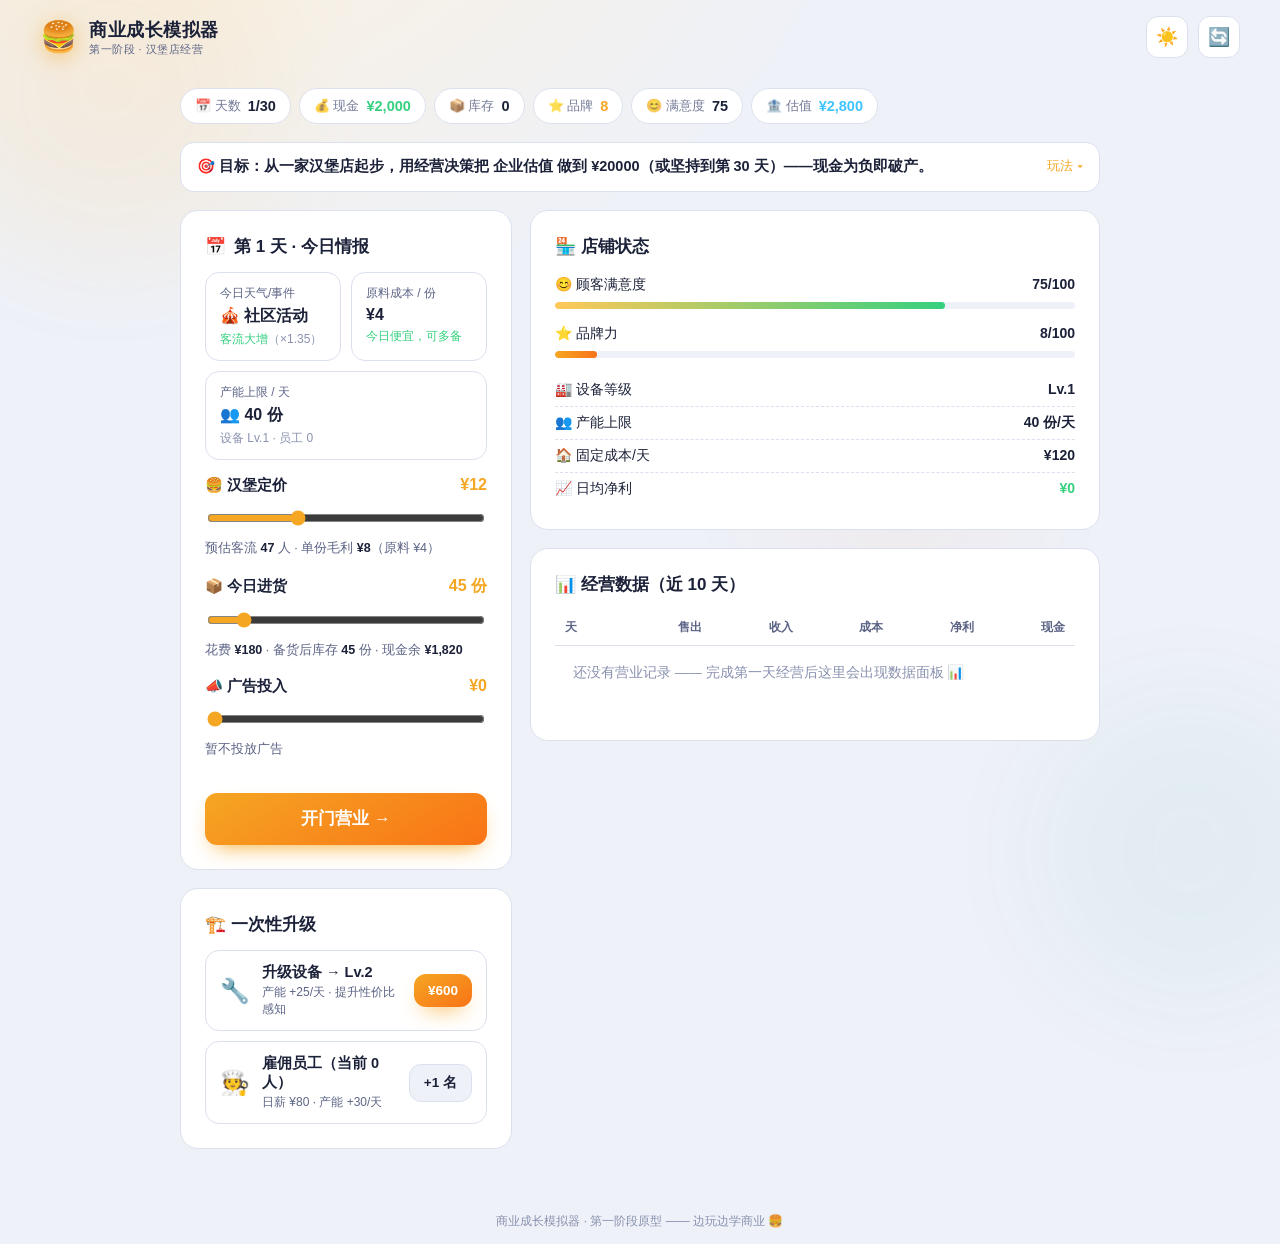
==== business-sim.html @ f7ddbad9 "feat: 商业成长模拟器 第一阶段可玩原型（汉堡店经营） 单文件、零依赖的经营模拟游戏，实现设计文档中第一阶段的核心闭环： - 决策：定价 / 进货 / 广告 / 升级设备 / 雇佣员工 - 反馈：" ====
<!DOCTYPE html>
<html lang="zh-CN">
<head>
<meta charset="UTF-8" />
<meta name="viewport" content="width=device-width, initial-scale=1.0" />
<meta name="theme-color" content="#0f1220" />
<title>商业成长模拟器 · 第一阶段：汉堡店</title>
<meta name="description" content="从一家汉堡店起步，用定价、进货、广告与升级决策，在真实的现金流与顾客反馈中经营成长 —— 商业成长模拟器 第一阶段原型。" />
<script>
  /* 首帧前应用主题，避免闪烁 */
  try {
    var _t = localStorage.getItem("bgs_theme");
    _t = _t ? JSON.parse(_t) : (window.matchMedia && matchMedia("(prefers-color-scheme: light)").matches ? "light" : "dark");
    document.documentElement.setAttribute("data-theme", _t);
  } catch (e) { document.documentElement.setAttribute("data-theme", "dark"); }
</script>
<style>
:root{
  --bg:#0f1220; --bg-soft:#161a2e; --panel:#1b2038; --panel-2:#222847; --line:#2c3355;
  --text:#eef1ff; --muted:#9aa3c7; --muted-2:#6f78a0;
  --accent:#f5a623; --accent-2:#f97316;      /* 商业金 → 橙 */
  --good:#35d07f; --bad:#ff5d6c; --warn:#ffc857; --blue:#40c4ff;
  --ring:rgba(255,255,255,.14); --overlay-bg:rgba(15,18,32,.82);
  --radius:18px; --radius-sm:12px; --shadow:0 18px 45px rgba(0,0,0,.45);
  --ease:cubic-bezier(.22,.61,.36,1);
}
:root[data-theme="light"]{
  --bg:#eef1f8; --bg-soft:#ffffff; --panel:#ffffff; --panel-2:#eef1f8; --line:#dbe0ee;
  --text:#1b2138; --muted:#5c6486; --muted-2:#8991af;
  --ring:rgba(20,26,54,.16); --shadow:0 18px 45px rgba(38,50,90,.16); --overlay-bg:rgba(20,26,54,.55);
}
*{box-sizing:border-box}
html,body{margin:0;padding:0;min-height:100%}
body{
  font-family:"PingFang SC","Microsoft YaHei","Noto Sans SC",-apple-system,BlinkMacSystemFont,"Segoe UI",Roboto,sans-serif;
  background:radial-gradient(1200px 800px at 15% -10%,#2a1f10 0%,var(--bg) 55%),
             radial-gradient(900px 700px at 110% 10%,#1b2233 0%,transparent 60%),var(--bg);
  color:var(--text); min-height:100vh; display:flex; flex-direction:column;
  -webkit-tap-highlight-color:transparent; overflow-x:hidden;
}
:root[data-theme="light"] body{
  background:radial-gradient(1200px 800px at 15% -10%,#fbf1df 0%,var(--bg) 55%),
             radial-gradient(900px 700px at 110% 10%,#eaf0ff 0%,transparent 60%),var(--bg);
}
.bg-orbs{position:fixed;inset:0;z-index:0;pointer-events:none;filter:blur(60px);opacity:.5}
:root[data-theme="light"] .bg-orbs{opacity:.22}
.orb{position:absolute;border-radius:50%}
.orb-1{width:340px;height:340px;top:-80px;left:-60px;background:#f5a623;opacity:.30}
.orb-2{width:300px;height:300px;bottom:-100px;right:-60px;background:#17a877;opacity:.24}
.orb-3{width:260px;height:260px;top:40%;left:60%;background:#f97316;opacity:.20}

/* 头部 */
.app-header{position:relative;z-index:2;display:flex;align-items:center;justify-content:space-between;padding:16px clamp(16px,4vw,40px);gap:12px}
.brand{display:flex;align-items:center;gap:12px}
.brand-logo{font-size:30px;line-height:1;filter:drop-shadow(0 4px 10px rgba(245,166,35,.5))}
.brand-text{display:flex;flex-direction:column}
.brand-text strong{font-size:18px;letter-spacing:.5px}
.brand-text small{color:var(--muted);font-size:11px;letter-spacing:.5px}
.header-actions{display:flex;gap:10px}
.icon-btn{background:var(--panel);border:1px solid var(--line);color:var(--text);width:42px;height:42px;border-radius:12px;font-size:18px;cursor:pointer;transition:transform .15s var(--ease),background .2s}
.icon-btn:hover{background:var(--panel-2);transform:translateY(-1px)}
.icon-btn:active{transform:translateY(0) scale(.96)}

.app-main{position:relative;z-index:1;flex:1;width:100%;max-width:1000px;margin:0 auto;padding:8px clamp(16px,4vw,40px) 32px}
.app-footer{position:relative;z-index:1;text-align:center;color:var(--muted-2);font-size:12px;padding:14px}

/* 顶部状态药丸 */
.stat-pills{display:flex;gap:8px;flex-wrap:wrap;margin:6px 0 18px}
.pill{background:var(--panel);border:1px solid var(--line);border-radius:999px;padding:8px 14px;font-size:13px;color:var(--muted);display:inline-flex;align-items:center;gap:7px;white-space:nowrap}
.pill b{color:var(--text);font-variant-numeric:tabular-nums;font-size:14.5px}
.pill.money b{color:var(--good)} .pill.brand b{color:var(--accent)} .pill.val b{color:var(--blue)}
.pill .lbl{opacity:.85}

.panel{background:linear-gradient(160deg,var(--panel) 0%,var(--bg-soft) 100%);border:1px solid var(--line);border-radius:var(--radius);padding:clamp(16px,3vw,24px);margin-bottom:18px}
.panel h3{margin:0 0 14px;font-size:17px;display:flex;align-items:center;gap:8px}
.grid2{display:grid;grid-template-columns:1fr 1fr;gap:18px}
@media(max-width:760px){.grid2{grid-template-columns:1fr}}

/* 说明折叠 */
.howto{margin:0 0 18px;border:1px solid var(--line);border-radius:14px;background:var(--bg-soft)}
.howto>summary{list-style:none;cursor:pointer;padding:13px 16px;display:flex;align-items:center;gap:12px}
.howto>summary::-webkit-details-marker{display:none}
.howto-goal{flex:1;color:var(--text);font-weight:600;font-size:14.5px;line-height:1.5}
.howto-more{color:var(--accent);font-size:12.5px;white-space:nowrap}
.howto-more::after{content:"▾";margin-left:4px}
.howto[open] .howto-more::after{content:"▴"}
.howto-body{padding:2px 16px 15px;color:var(--muted);font-size:13.5px;line-height:1.75}
.howto-body b{color:var(--text)}
.howto-body ul{margin:8px 0;padding-left:20px}

/* 情报卡 */
.intel{display:flex;flex-wrap:wrap;gap:10px;margin-bottom:16px}
.intel-item{flex:1;min-width:130px;background:var(--bg-soft);border:1px solid var(--line);border-radius:14px;padding:12px 14px}
.intel-item .k{color:var(--muted);font-size:12px;margin-bottom:4px}
.intel-item .v{font-size:16px;font-weight:700;font-variant-numeric:tabular-nums;display:flex;align-items:center;gap:6px}

/* 决策控件 */
.ctrl{margin-bottom:18px}
.ctrl:last-child{margin-bottom:0}
.ctrl-head{display:flex;justify-content:space-between;align-items:baseline;margin-bottom:8px}
.ctrl-head .name{font-weight:600;font-size:14.5px}
.ctrl-head .hintx{color:var(--muted);font-size:12px}
.ctrl-val{color:var(--accent);font-weight:800;font-variant-numeric:tabular-nums;font-size:16px}
.stepper{display:flex;align-items:center;gap:10px}
.stepper input[type=range]{flex:1;accent-color:var(--accent);height:26px}
.stepbtns{display:flex;gap:6px}
.mini{width:40px;height:40px;border-radius:11px;border:1px solid var(--line);background:var(--panel-2);color:var(--text);font-size:20px;font-weight:700;cursor:pointer;line-height:1;display:grid;place-items:center;transition:transform .12s,background .2s}
.mini:hover{background:var(--panel);transform:translateY(-1px)}
.mini:active{transform:scale(.94)}
.mini:disabled{opacity:.4;cursor:not-allowed}
.subnote{color:var(--muted);font-size:12.5px;margin-top:6px;line-height:1.5}
.subnote b{color:var(--text)}

/* 升级项 */
.upgrades{display:flex;flex-direction:column;gap:10px}
.upg{display:flex;align-items:center;gap:12px;background:var(--bg-soft);border:1px solid var(--line);border-radius:14px;padding:12px 14px}
.upg .ico{font-size:24px}
.upg .info{flex:1}
.upg .info b{font-size:14.5px}
.upg .info div{color:var(--muted);font-size:12px;margin-top:2px}

.btn{border:none;border-radius:12px;padding:12px 20px;cursor:pointer;font-size:15px;font-weight:700;color:#fff;background:linear-gradient(150deg,var(--accent) 0%,var(--accent-2) 100%);box-shadow:0 10px 22px -10px var(--accent);transition:transform .15s var(--ease),filter .2s,opacity .2s}
.btn:hover{filter:brightness(1.08);transform:translateY(-1px)}
.btn:active{transform:translateY(0) scale(.98)}
.btn:disabled{opacity:.45;cursor:not-allowed;filter:none;transform:none}
.btn.ghost{background:var(--panel-2);box-shadow:none;color:var(--text);border:1px solid var(--line)}
.btn.sm{padding:9px 14px;font-size:13.5px}
.btn.block{width:100%;padding:15px;font-size:16.5px}

/* 数据表 */
.table-wrap{overflow-x:auto}
table{width:100%;border-collapse:collapse;font-size:13.5px;min-width:520px}
th,td{padding:9px 10px;text-align:right;border-bottom:1px solid var(--line);font-variant-numeric:tabular-nums;white-space:nowrap}
th{color:var(--muted);font-weight:600;font-size:12px}
th:first-child,td:first-child{text-align:left}
tbody tr:last-child td{border-bottom:none}
.pos{color:var(--good)} .neg{color:var(--bad)}
.empty{color:var(--muted-2);text-align:center;padding:18px}

/* 结算行 */
.pl-row{display:flex;justify-content:space-between;padding:7px 0;border-bottom:1px dashed var(--line);font-size:14px}
.pl-row:last-child{border-bottom:none}
.pl-row .amt{font-variant-numeric:tabular-nums;font-weight:600}
.pl-total{margin-top:8px;padding-top:10px;border-top:2px solid var(--line);font-size:16px;font-weight:800}

/* 遮罩 */
.overlay{position:fixed;inset:0;background:var(--overlay-bg);backdrop-filter:blur(4px);z-index:60;display:grid;place-items:center;padding:20px;animation:fade .25s var(--ease)}
@keyframes fade{from{opacity:0}to{opacity:1}}
.modal{width:100%;max-width:460px;background:linear-gradient(160deg,var(--panel) 0%,var(--bg-soft) 100%);border:1px solid var(--line);border-radius:var(--radius);padding:24px;box-shadow:var(--shadow);animation:pop .3s var(--ease)}
@keyframes pop{from{transform:translateY(14px) scale(.97);opacity:0}to{transform:none;opacity:1}}
.modal h2{margin:0 0 4px;font-size:22px;text-align:center}
.modal .day-badge{text-align:center;color:var(--muted);font-size:13px;margin-bottom:16px}
.metric-chips{display:flex;gap:8px;flex-wrap:wrap;justify-content:center;margin:14px 0 4px}
.chip{background:var(--bg-soft);border:1px solid var(--line);border-radius:999px;padding:6px 12px;font-size:12.5px;color:var(--muted)}
.chip b{font-variant-numeric:tabular-nums}
.result-emoji{font-size:50px;text-align:center;margin-bottom:4px}
.big-num{font-size:40px;font-weight:800;text-align:center;font-variant-numeric:tabular-nums}
.event-banner{background:var(--bg-soft);border:1px solid var(--line);border-left:4px solid var(--accent);border-radius:10px;padding:10px 14px;font-size:13.5px;color:var(--muted);margin-bottom:14px}
.event-banner b{color:var(--text)}

.toast{position:fixed;left:50%;bottom:34px;transform:translateX(-50%) translateY(20px);background:var(--panel-2);border:1px solid var(--line);color:var(--text);padding:12px 20px;border-radius:12px;font-size:14px;z-index:80;opacity:0;pointer-events:none;transition:opacity .3s,transform .3s;box-shadow:var(--shadow)}
.toast.show{opacity:1;transform:translateX(-50%) translateY(0)}

.center{text-align:center}
.mt{margin-top:16px}
.row{display:flex;gap:10px;flex-wrap:wrap;align-items:center}
.row.center{justify-content:center}
.tiny{color:var(--muted-2);font-size:12px}
.bar{height:7px;background:var(--panel-2);border-radius:999px;overflow:hidden;margin-top:6px}
.bar>i{display:block;height:100%;border-radius:999px;transition:width .4s var(--ease)}
</style>
</head>
<body>
<div class="bg-orbs" aria-hidden="true"><span class="orb orb-1"></span><span class="orb orb-2"></span><span class="orb orb-3"></span></div>

<header class="app-header">
  <div class="brand">
    <span class="brand-logo">🍔</span>
    <span class="brand-text"><strong>商业成长模拟器</strong><small>第一阶段 · 汉堡店经营</small></span>
  </div>
  <div class="header-actions">
    <button class="icon-btn" id="btn-theme" title="切换主题">🌙</button>
    <button class="icon-btn" id="btn-restart" title="重新开始">🔄</button>
  </div>
</header>

<main class="app-main">
  <div class="stat-pills" id="pills"></div>

  <details class="howto">
    <summary>
      <span class="howto-goal">🎯 目标：从一家汉堡店起步，用经营决策把 <b>企业估值</b> 做到 <b>¥20000</b>（或坚持到第 30 天）——现金为负即破产。</span>
      <span class="howto-more">玩法</span>
    </summary>
    <div class="howto-body">
      每天开门前，你会拿到一份<b>今日情报</b>（天气客流、原料价格），据此做四类决策：
      <ul>
        <li><b>定价</b>：价格越高毛利越大，但客流会下降、满意度受"性价比"影响。</li>
        <li><b>进货</b>：备货不足会售罄流失顾客；备货过多会产生<b>损耗</b>（库存周转的代价）。</li>
        <li><b>广告</b>：提升当日客流并长期积累<b>品牌</b>，但要算得过投入产出。</li>
        <li><b>升级/雇人</b>：提高<b>产能</b>上限；产能不足会因排队流失顾客并拉低满意度。</li>
      </ul>
      点「开门营业」后结算当天损益，<b>满意度</b>与<b>品牌</b>会随服务质量涨跌，进而影响明天的客流。
      系统不直接给答案——从每天的数据里找原因、优化策略，正是商业思维的训练。
    </div>
  </details>

  <div class="grid2">
    <!-- 决策区 -->
    <div>
      <div class="panel">
        <h3>📅 <span id="day-title">第 1 天 · 今日情报</span></h3>
        <div class="intel" id="intel"></div>

        <div class="ctrl">
          <div class="ctrl-head"><span class="name">🍔 汉堡定价</span><span class="ctrl-val" id="price-val">¥12</span></div>
          <div class="stepper">
            <input type="range" id="price" min="6" max="25" step="1" value="12" />
          </div>
          <div class="subnote" id="price-note"></div>
        </div>

        <div class="ctrl">
          <div class="ctrl-head"><span class="name">📦 今日进货</span><span class="ctrl-val" id="buy-val">0 份</span></div>
          <div class="stepper">
            <input type="range" id="buy" min="0" max="200" step="5" value="0" />
          </div>
          <div class="subnote" id="buy-note"></div>
        </div>

        <div class="ctrl">
          <div class="ctrl-head"><span class="name">📣 广告投入</span><span class="ctrl-val" id="ad-val">¥0</span></div>
          <div class="stepper">
            <input type="range" id="ad" min="0" max="600" step="25" value="0" />
          </div>
          <div class="subnote" id="ad-note"></div>
        </div>

        <button class="btn block mt" id="btn-open">开门营业 →</button>
      </div>

      <div class="panel">
        <h3>🏗️ 一次性升级</h3>
        <div class="upgrades" id="upgrades"></div>
      </div>
    </div>

    <!-- 状态 + 数据区 -->
    <div>
      <div class="panel">
        <h3>🏪 店铺状态</h3>
        <div id="status-body"></div>
      </div>

      <div class="panel">
        <h3>📊 经营数据（近 10 天）</h3>
        <div class="table-wrap">
          <table id="ledger">
            <thead><tr><th>天</th><th>售出</th><th>收入</th><th>成本</th><th>净利</th><th>现金</th></tr></thead>
            <tbody></tbody>
          </table>
        </div>
        <div class="subnote mt" id="ledger-note"></div>
      </div>
    </div>
  </div>
</main>

<footer class="app-footer">商业成长模拟器 · 第一阶段原型 —— 边玩边学商业 🍔</footer>

<div class="toast" id="toast"></div>

<script>
"use strict";
/* ============================================================
   商业成长模拟器 · 第一阶段：汉堡店
   纯前端、零依赖的经营模拟。核心是"决策 → 反馈 → 复盘"闭环。
   ============================================================ */

const $ = (s)=>document.querySelector(s);
const clamp=(v,a,b)=>Math.max(a,Math.min(b,v));
const yuan=(n)=>"¥"+Math.round(n).toLocaleString("zh-CN");
const rnd=(a,b)=>a+Math.random()*(b-a);
const pick=(arr)=>arr[Math.floor(Math.random()*arr.length)];

/* ---------- 常量（可平衡性调参） ---------- */
const START = { cash:2000, brand:8, satis:75, price:12, invent:0, equip:1, staff:0 };
const RENT = 120;            // 每日房租
const WAGE = 80;             // 每名员工日薪
const BASE_CAP = 40;         // 自营基础产能
const CAP_PER_EQUIP = 25;    // 每级设备增加产能
const CAP_PER_STAFF = 30;    // 每名员工增加产能
const SPOIL_RATE = 0.15;     // 隔夜库存损耗率
const WIN_VAL = 20000;       // 估值达标
const MAX_DAY = 30;          // 天数上限

const WEATHERS = [
  {name:"晴天",   icon:"☀️", f:1.30},
  {name:"多云",   icon:"⛅", f:1.05},
  {name:"阴天",   icon:"☁️", f:0.92},
  {name:"小雨",   icon:"🌧️", f:0.75},
  {name:"大雨",   icon:"⛈️", f:0.60},
];
const FESTIVALS = [
  {name:"周末人潮", icon:"🎉", f:1.45},
  {name:"社区活动", icon:"🎪", f:1.35},
  {name:"节日促销季", icon:"🎊", f:1.55},
];

/* ---------- 存档（最佳成绩） ---------- */
const BEST_KEY="bgs_best";
function loadBest(){ try{return JSON.parse(localStorage.getItem(BEST_KEY))||{val:0,day:0};}catch(e){return {val:0,day:0};} }
function saveBest(b){ try{localStorage.setItem(BEST_KEY,JSON.stringify(b));}catch(e){} }

/* ---------- 游戏状态 ---------- */
let S, todayEvent, over;

function newGame(){
  S = {
    day:1, cash:START.cash, brand:START.brand, satis:START.satis,
    invent:START.invent, equip:START.equip, staff:START.staff,
    ingCost:5, ledger:[], profitSum:0, profitDays:0
  };
  over=false;
  rollEvent();
  // 合理的默认进货建议：预估客流
  const est=estimateDemand(START.price,0);
  $("#buy").value = Math.min(200, Math.round(est/5)*5);
  $("#price").value = START.price;
  $("#ad").value = 0;
  renderAll();
}

/* 每天开门前生成情报：天气 + 原料价 */
function rollEvent(){
  // 10% 概率有节日/活动，否则普通天气
  const isFest = Math.random()<0.18;
  const w = isFest ? pick(FESTIVALS) : pick(WEATHERS);
  S.ingCost = Math.round(clamp(5+rnd(-1.5,2.2),3,8));
  todayEvent = { ...w, fest:isFest };
}

/* ---------- 客流模型 ---------- */
function refPrice(){ return 10 + (S.equip-1)*1.5 + (S.satis-70)*0.05; }
function capacity(){ return BASE_CAP + (S.equip-1)*CAP_PER_EQUIP + S.staff*CAP_PER_STAFF; }

function estimateDemand(price, ad){
  const base = 30 + S.brand*1.2;
  const priceFactor = clamp(1.9 - price/refPrice(), 0.12, 1.6);
  const satisFactor = 0.6 + S.satis/125;
  const adFactor = 1 + Math.sqrt(ad)/25;
  const evFactor = todayEvent ? todayEvent.f : 1;
  return Math.max(0, Math.round(base*priceFactor*satisFactor*adFactor*evFactor));
}

/* ---------- 估值 ---------- */
function valuation(){
  const avgProfit = S.profitDays? S.profitSum/S.profitDays : 0;
  return Math.max(0, Math.round(Math.max(0,S.cash) + S.brand*100 + Math.max(0,avgProfit)*30));
}

/* ============================================================
   核心：结算一天
   ============================================================ */
function runDay(){
  const price=+$("#price").value, buy=+$("#buy").value, ad=+$("#ad").value;
  const buyCost = buy*S.ingCost;
  const spend = buyCost + ad;
  if(spend > S.cash){ toast("现金不够支付进货 + 广告 😵"); return; }

  // 采购与投入先扣现金
  S.cash -= buyCost;
  S.invent += buy;

  const demand = estimateDemand(price, ad);
  const cap = capacity();
  const servable = Math.min(demand, cap);           // 产能能接待的人数
  const sales = Math.min(servable, S.invent);       // 再受库存限制
  const lostCap = Math.max(0, demand-cap);          // 产能不足流失
  const lostStock = Math.max(0, servable-S.invent); // 售罄流失

  const revenue = sales*price;
  const cogs = sales*S.ingCost;
  const wages = S.staff*WAGE;
  const rent = RENT;
  // 广告已计入 spend，但现金在这里统一结算：先把广告扣掉
  S.cash -= ad;

  // 隔夜库存损耗
  let leftover = S.invent - sales;
  const spoil = Math.round(leftover*SPOIL_RATE);
  const spoilCost = spoil*S.ingCost;
  S.invent = leftover - spoil;

  const profit = revenue - cogs - wages - rent - ad - spoilCost;
  S.cash += revenue - wages - rent;   // COGS 已在进货时付；损耗是沉没库存不再退钱

  // 满意度：满足率 + 价格公平
  const fulfill = demand>0 ? sales/demand : 1;
  let satDelta = (fulfill-0.85)*22;
  const fair = (refPrice()*1.25 - price)/refPrice()*6;
  satDelta += fair;
  satDelta = clamp(satDelta,-14,10);
  const satBefore=S.satis;
  S.satis = clamp(S.satis + satDelta*0.6, 0, 100);

  // 品牌：广告 + 满意度 - 自然衰减
  const brandBefore=S.brand;
  let brandDelta = Math.sqrt(ad)/14 + (S.satis-70)*0.03 - 0.5;
  S.brand = clamp(S.brand + brandDelta, 0, 100);

  // 记账
  S.profitSum += profit; S.profitDays++;
  S.ledger.push({ day:S.day, sales, revenue, cost:cogs+wages+rent+ad+spoilCost, profit, cash:S.cash });

  const result = {
    price, ad, demand, cap, sales, lostCap, lostStock,
    revenue, cogs, wages, rent, spoil, spoilCost, profit,
    satDelta:S.satis-satBefore, brandDelta:S.brand-brandBefore,
    invent:S.invent
  };

  // 判定
  if(S.cash < 0){ over="bust"; }
  else if(valuation() >= WIN_VAL){ over="win"; }
  else if(S.day >= MAX_DAY){ over="end"; }

  showDayResult(result);

  if(!over){
    S.day++;
    rollEvent();
    // 帮玩家把进货默认成预估客流，减少重复操作
    const est=estimateDemand(price,0);
    $("#buy").value = clamp(Math.round(est/5)*5,0,200);
    $("#ad").value = ad;
  }
  renderAll();
}

/* ============================================================
   渲染
   ============================================================ */
function renderAll(){
  renderPills(); renderIntel(); renderControls(); renderUpgrades(); renderStatus(); renderLedger();
  $("#day-title").textContent = `第 ${S.day} 天 · 今日情报`;
}

function renderPills(){
  const v=valuation();
  $("#pills").innerHTML = `
    <span class="pill"><span class="lbl">📅 天数</span><b>${S.day}/${MAX_DAY}</b></span>
    <span class="pill money"><span class="lbl">💰 现金</span><b>${yuan(S.cash)}</b></span>
    <span class="pill"><span class="lbl">📦 库存</span><b>${S.invent}</b></span>
    <span class="pill brand"><span class="lbl">⭐ 品牌</span><b>${S.brand.toFixed(0)}</b></span>
    <span class="pill"><span class="lbl">😊 满意度</span><b>${S.satis.toFixed(0)}</b></span>
    <span class="pill val"><span class="lbl">🏦 估值</span><b>${yuan(v)}</b></span>`;
}

function renderIntel(){
  const e=todayEvent;
  const trend = e.fest ? '<span style="color:var(--good)">客流大增</span>'
    : e.f>=1.05 ? '<span style="color:var(--good)">客流偏旺</span>'
    : e.f<0.9 ? '<span style="color:var(--bad)">客流偏淡</span>' : '客流一般';
  const cheap = S.ingCost<=4, dear = S.ingCost>=7;
  $("#intel").innerHTML = `
    <div class="intel-item"><div class="k">今日天气/事件</div><div class="v">${e.icon} ${e.name}</div><div class="tiny" style="margin-top:4px">${trend}（×${e.f.toFixed(2)}）</div></div>
    <div class="intel-item"><div class="k">原料成本 / 份</div><div class="v">${yuan(S.ingCost)}</div><div class="tiny" style="margin-top:4px">${cheap?'<span style="color:var(--good)">今日便宜，可多备</span>':dear?'<span style="color:var(--bad)">今日偏贵，谨慎</span>':'价格正常'}</div></div>
    <div class="intel-item"><div class="k">产能上限 / 天</div><div class="v">👥 ${capacity()} 份</div><div class="tiny" style="margin-top:4px">设备 Lv.${S.equip} · 员工 ${S.staff}</div></div>`;
}

function renderControls(){
  const price=+$("#price").value, buy=+$("#buy").value, ad=+$("#ad").value;
  $("#price-val").textContent = yuan(price);
  $("#buy-val").textContent = buy+" 份";
  $("#ad-val").textContent = yuan(ad);

  const est = estimateDemand(price, ad);
  const grossEach = price - S.ingCost;
  $("#price-note").innerHTML = `预估客流 <b>${est}</b> 人 · 单份毛利 <b>${yuan(grossEach)}</b>（原料 ${yuan(S.ingCost)}）`;

  const buyCost=buy*S.ingCost;
  const after=S.invent+buy;
  $("#buy-note").innerHTML = `花费 <b>${yuan(buyCost)}</b> · 备货后库存 <b>${after}</b> 份 · 现金余 <b>${yuan(S.cash-buyCost-ad)}</b>`;

  const adEst = estimateDemand(price,0);
  $("#ad-note").innerHTML = ad>0
    ? `广告使客流 <b>${adEst} → ${est}</b>（+${est-adEst}），并积累品牌`
    : `暂不投放广告`;

  // 库存/现金约束下的按钮禁用
  const maxAfford = Math.floor((S.cash-ad)/Math.max(1,S.ingCost));
  $("#buy").max = Math.max(0, Math.min(400, Math.max(maxAfford, buy)));
  $("#btn-open").disabled = (buyCost+ad>S.cash);
}

function renderUpgrades(){
  const equipCost = Math.round(600*Math.pow(1.7,S.equip-1));
  const hireInfo = `日薪 ${yuan(WAGE)} · 产能 +${CAP_PER_STAFF}/天`;
  $("#upgrades").innerHTML = `
    <div class="upg">
      <span class="ico">🔧</span>
      <div class="info"><b>升级设备 → Lv.${S.equip+1}</b><div>产能 +${CAP_PER_EQUIP}/天 · 提升性价比感知</div></div>
      <button class="btn sm ${S.cash<equipCost?'ghost':''}" id="btn-equip" ${S.cash<equipCost?'disabled':''}>${yuan(equipCost)}</button>
    </div>
    <div class="upg">
      <span class="ico">🧑‍🍳</span>
      <div class="info"><b>雇佣员工（当前 ${S.staff} 人）</b><div>${hireInfo}</div></div>
      <button class="btn sm ghost" id="btn-hire">+1 名</button>
    </div>
    ${S.staff>0?`<div class="upg"><span class="ico">🚪</span><div class="info"><b>辞退员工</b><div>省下日薪，但降低产能</div></div><button class="btn sm ghost" id="btn-fire">-1 名</button></div>`:''}`;

  $("#btn-equip") && ($("#btn-equip").onclick=()=>{
    if(S.cash<equipCost) return;
    S.cash-=equipCost; S.equip++; toast(`设备升级到 Lv.${S.equip} 🔧`); renderAll();
  });
  $("#btn-hire") && ($("#btn-hire").onclick=()=>{ S.staff++; toast(`雇佣了 1 名员工，产能 +${CAP_PER_STAFF} 🧑‍🍳`); renderAll(); });
  $("#btn-fire") && ($("#btn-fire").onclick=()=>{ if(S.staff>0){S.staff--; toast("辞退 1 名员工"); renderAll();} });
}

function renderStatus(){
  const cap=capacity();
  const avgProfit = S.profitDays? S.profitSum/S.profitDays : 0;
  const barsHtml = (label,val,color)=>`
    <div class="pl-row" style="border:none;padding:4px 0 2px"><span>${label}</span><span class="amt">${val.toFixed(0)}/100</span></div>
    <div class="bar"><i style="width:${val}%;background:${color}"></i></div>`;
  $("#status-body").innerHTML = `
    ${barsHtml("😊 顾客满意度", S.satis, "linear-gradient(90deg,var(--warn),var(--good))")}
    <div style="height:12px"></div>
    ${barsHtml("⭐ 品牌力", S.brand, "linear-gradient(90deg,var(--accent),var(--accent-2))")}
    <div class="pl-row mt"><span>🏭 设备等级</span><span class="amt">Lv.${S.equip}</span></div>
    <div class="pl-row"><span>👥 产能上限</span><span class="amt">${cap} 份/天</span></div>
    <div class="pl-row"><span>🏠 固定成本/天</span><span class="amt">${yuan(RENT+S.staff*WAGE)}</span></div>
    <div class="pl-row"><span>📈 日均净利</span><span class="amt ${avgProfit>=0?'pos':'neg'}">${yuan(avgProfit)}</span></div>`;
}

function renderLedger(){
  const rows=S.ledger.slice(-10).reverse();
  const tb=$("#ledger tbody");
  if(!rows.length){ tb.innerHTML=`<tr><td colspan="6" class="empty">还没有营业记录 —— 完成第一天经营后这里会出现数据面板 📊</td></tr>`; $("#ledger-note").innerHTML=''; return; }
  tb.innerHTML = rows.map(r=>`<tr>
    <td>D${r.day}</td><td>${r.sales}</td><td>${yuan(r.revenue)}</td><td>${yuan(r.cost)}</td>
    <td class="${r.profit>=0?'pos':'neg'}">${r.profit>=0?'+':''}${yuan(r.profit)}</td><td>${yuan(r.cash)}</td></tr>`).join("");
  const totProfit=S.ledger.reduce((a,r)=>a+r.profit,0);
  const totSales=S.ledger.reduce((a,r)=>a+r.sales,0);
  $("#ledger-note").innerHTML = `累计售出 <b>${totSales}</b> 份 · 累计净利 <b class="${totProfit>=0?'pos':'neg'}">${yuan(totProfit)}</b>`;
}

/* ---------- 结算弹窗 ---------- */
function showDayResult(r){
  const line=(label,amt,cls="")=>`<div class="pl-row"><span>${label}</span><span class="amt ${cls}">${amt>=0&&!cls?'':''}${yuan(amt)}</span></div>`;
  let lost="";
  if(r.lostStock>0) lost+=`<div class="event-banner">😟 <b>${r.lostStock}</b> 位顾客因<b>售罄</b>离开——备货不足。</div>`;
  if(r.lostCap>0) lost+=`<div class="event-banner">⏳ <b>${r.lostCap}</b> 位顾客因<b>排队过久/产能不足</b>放弃——考虑升级或雇人。</div>`;

  let head, foot;
  if(over){
    const v=valuation(); const best=loadBest();
    let isBest=false;
    if(v>best.val || (over==="win"&&best.val<WIN_VAL)){ best.val=Math.max(best.val,v); best.day=Math.max(best.day,S.day); saveBest(best); isBest=true; }
    else { best.day=Math.max(best.day,S.day); saveBest(best); }
    const emoji = over==="win"?"🏆": over==="bust"?"💸":"🏁";
    const title = over==="win"?"经营成功！": over==="bust"?"资金链断裂":"30 天挑战结束";
    head=`<div class="result-emoji">${emoji}</div><h2>${title}</h2><div class="day-badge">第 ${S.day} 天 · 最终估值</div>
      <div class="big-num" style="color:var(--blue)">${yuan(v)}</div>
      ${isBest?'<div class="center" style="margin-top:8px"><span class="chip" style="border-color:var(--accent);color:var(--accent)">🎉 新纪录</span></div>':''}
      <div class="center tiny mt">历史最佳估值 ${yuan(best.val)} · 最长经营 ${best.day} 天</div>`;
    foot=`<button class="btn block mt" id="modal-restart">再来一局 🔄</button>`;
  } else {
    head=`<h2>第 ${r.price?S.day:S.day} 天 · 营业结算</h2>
      <div class="day-badge">${todayEventLabelPrev()} · 售出 ${r.sales} / 需求 ${r.demand}</div>`;
    foot=`<button class="btn block mt" id="modal-continue">继续经营 →</button>`;
  }

  const profitCls = r.profit>=0?'pos':'neg';
  const body = over && over!=="end" && over!=="win" ? "" : `
    ${lost}
    ${line("🍔 营业收入", r.revenue, "pos")}
    ${line("— 原料成本", -r.cogs, "neg")}
    ${r.wages>0?line("— 员工工资", -r.wages, "neg"):""}
    ${line("— 房租", -r.rent, "neg")}
    ${r.ad>0?line("— 广告投入", -r.ad, "neg"):""}
    ${r.spoil>0?line(`— 库存损耗（${r.spoil} 份）`, -r.spoilCost, "neg"):""}
    <div class="pl-row pl-total"><span>当日净利</span><span class="amt ${profitCls}">${r.profit>=0?'+':''}${yuan(r.profit)}</span></div>
    <div class="metric-chips">
      <span class="chip">😊 满意度 <b class="${r.satDelta>=0?'pos':'neg'}">${r.satDelta>=0?'+':''}${r.satDelta.toFixed(1)}</b></span>
      <span class="chip">⭐ 品牌 <b class="${r.brandDelta>=0?'pos':'neg'}">${r.brandDelta>=0?'+':''}${r.brandDelta.toFixed(1)}</b></span>
      <span class="chip">📦 剩余库存 <b>${r.invent}</b></span>
    </div>`;

  const ov=document.createElement("div");
  ov.className="overlay"; ov.id="overlay";
  ov.innerHTML=`<div class="modal">${head}${body}${foot}</div>`;
  document.body.appendChild(ov);
  const cont=$("#modal-continue"); if(cont) cont.onclick=()=>ov.remove();
  const rs=$("#modal-restart"); if(rs) rs.onclick=()=>{ ov.remove(); newGame(); };
  ov.addEventListener("click",(e)=>{ if(e.target===ov && $("#modal-continue")) ov.remove(); });
}
let _prevEventLabel="";
function todayEventLabelPrev(){ return _prevEventLabel; }

/* ---------- 交互绑定 ---------- */
["price","buy","ad"].forEach(id=>{ $("#"+id).addEventListener("input",renderControls); });
$("#btn-open").onclick=()=>{ _prevEventLabel=`${todayEvent.icon} ${todayEvent.name}`; runDay(); };
$("#btn-restart").onclick=()=>{ if(confirm("确定重新开始一局？当前进度会丢失。")) newGame(); };

/* 主题 */
function applyThemeIcon(){ const t=document.documentElement.getAttribute("data-theme"); $("#btn-theme").textContent = t==="light"?"☀️":"🌙"; $('meta[name=theme-color]').setAttribute("content", t==="light"?"#eef1f8":"#0f1220"); }
$("#btn-theme").onclick=()=>{ const cur=document.documentElement.getAttribute("data-theme"); const nxt=cur==="light"?"dark":"light"; document.documentElement.setAttribute("data-theme",nxt); try{localStorage.setItem("bgs_theme",JSON.stringify(nxt));}catch(e){} applyThemeIcon(); };
applyThemeIcon();

/* Toast */
let toastTimer;
function toast(msg){ const t=$("#toast"); t.textContent=msg; t.classList.add("show"); clearTimeout(toastTimer); toastTimer=setTimeout(()=>t.classList.remove("show"),1800); }

/* 启动 */
newGame();
</script>
</body>
</html>
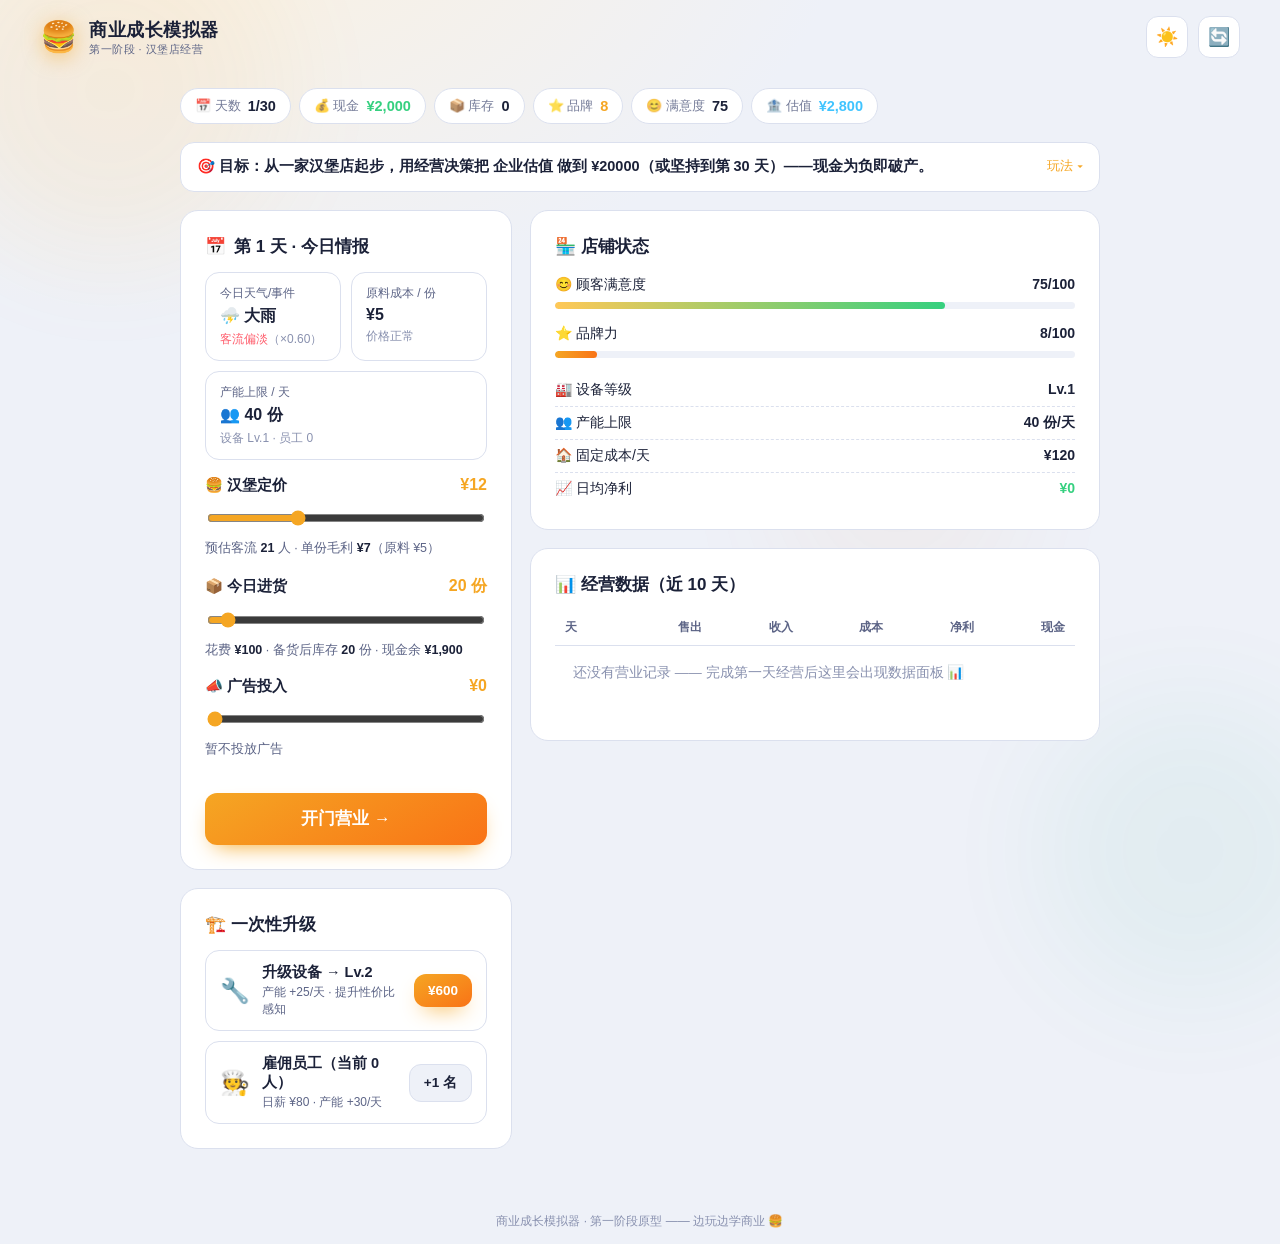
==== commit 2cc2009f: "fix: 主题切换时对 theme-color meta 做空值兜底 在无该 meta 标签的嵌入环境（如 Artifact 页面）中切换主题不再报错。  Co-Authored-By: Claude" ====
--- a/business-sim.html
+++ b/business-sim.html
@@ -605,7 +605,7 @@
 $("#btn-restart").onclick=()=>{ if(confirm("确定重新开始一局？当前进度会丢失。")) newGame(); };
 
 /* 主题 */
-function applyThemeIcon(){ const t=document.documentElement.getAttribute("data-theme"); $("#btn-theme").textContent = t==="light"?"☀️":"🌙"; $('meta[name=theme-color]').setAttribute("content", t==="light"?"#eef1f8":"#0f1220"); }
+function applyThemeIcon(){ const t=document.documentElement.getAttribute("data-theme"); $("#btn-theme").textContent = t==="light"?"☀️":"🌙"; const m=$('meta[name=theme-color]'); if(m) m.setAttribute("content", t==="light"?"#eef1f8":"#0f1220"); }
 $("#btn-theme").onclick=()=>{ const cur=document.documentElement.getAttribute("data-theme"); const nxt=cur==="light"?"dark":"light"; document.documentElement.setAttribute("data-theme",nxt); try{localStorage.setItem("bgs_theme",JSON.stringify(nxt));}catch(e){} applyThemeIcon(); };
 applyThemeIcon();
 
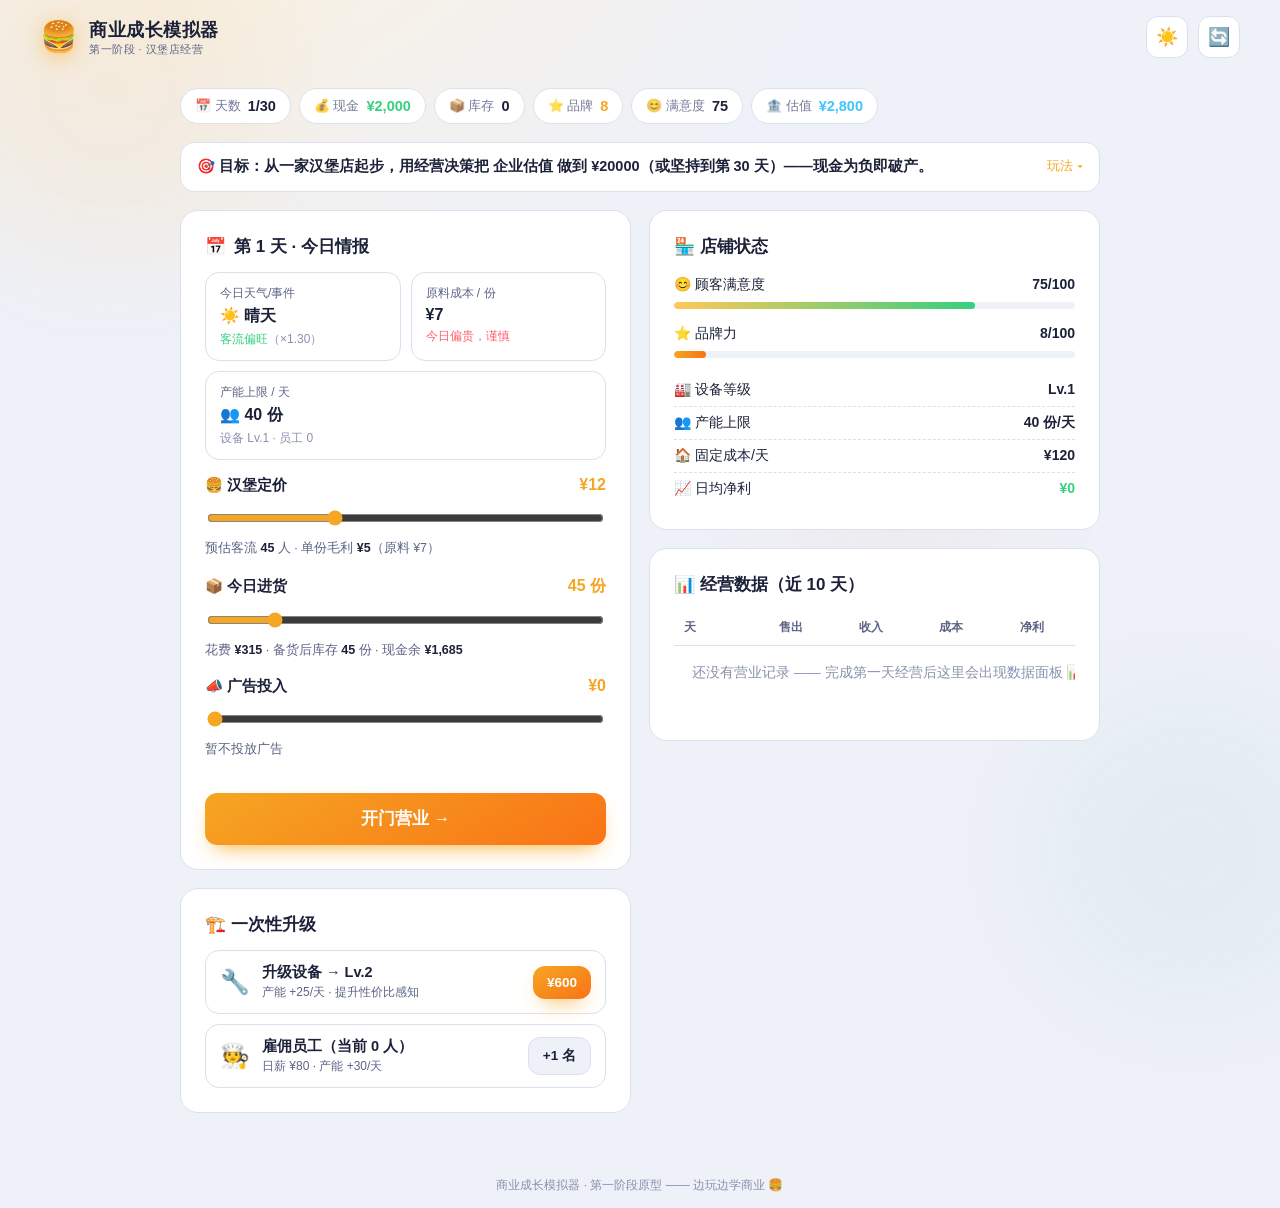
==== commit 2eff5a51: "fix(ui): 修复移动端右半屏被截断，让整个游戏在手机上完整可点 数据表 min-width 导致 grid/flex 列被撑宽、整页横向溢出，右侧面板移出屏幕。 改用 minmax(0,1fr)" ====
--- a/business-sim.html
+++ b/business-sim.html
@@ -71,10 +71,11 @@
 .pill.money b{color:var(--good)} .pill.brand b{color:var(--accent)} .pill.val b{color:var(--blue)}
 .pill .lbl{opacity:.85}
 
-.panel{background:linear-gradient(160deg,var(--panel) 0%,var(--bg-soft) 100%);border:1px solid var(--line);border-radius:var(--radius);padding:clamp(16px,3vw,24px);margin-bottom:18px}
+.panel{background:linear-gradient(160deg,var(--panel) 0%,var(--bg-soft) 100%);border:1px solid var(--line);border-radius:var(--radius);padding:clamp(16px,3vw,24px);margin-bottom:18px;min-width:0}
 .panel h3{margin:0 0 14px;font-size:17px;display:flex;align-items:center;gap:8px}
-.grid2{display:grid;grid-template-columns:1fr 1fr;gap:18px}
-@media(max-width:760px){.grid2{grid-template-columns:1fr}}
+.grid2{display:grid;grid-template-columns:minmax(0,1fr) minmax(0,1fr);gap:18px}
+.grid2>div{min-width:0}
+@media(max-width:760px){.grid2{grid-template-columns:minmax(0,1fr)}}
 
 /* 说明折叠 */
 .howto{margin:0 0 18px;border:1px solid var(--line);border-radius:14px;background:var(--bg-soft)}
@@ -128,8 +129,8 @@
 .btn.block{width:100%;padding:15px;font-size:16.5px}
 
 /* 数据表 */
-.table-wrap{overflow-x:auto}
-table{width:100%;border-collapse:collapse;font-size:13.5px;min-width:520px}
+.table-wrap{overflow-x:auto;max-width:100%;-webkit-overflow-scrolling:touch}
+table{width:100%;border-collapse:collapse;font-size:13.5px;min-width:460px}
 th,td{padding:9px 10px;text-align:right;border-bottom:1px solid var(--line);font-variant-numeric:tabular-nums;white-space:nowrap}
 th{color:var(--muted);font-weight:600;font-size:12px}
 th:first-child,td:first-child{text-align:left}
